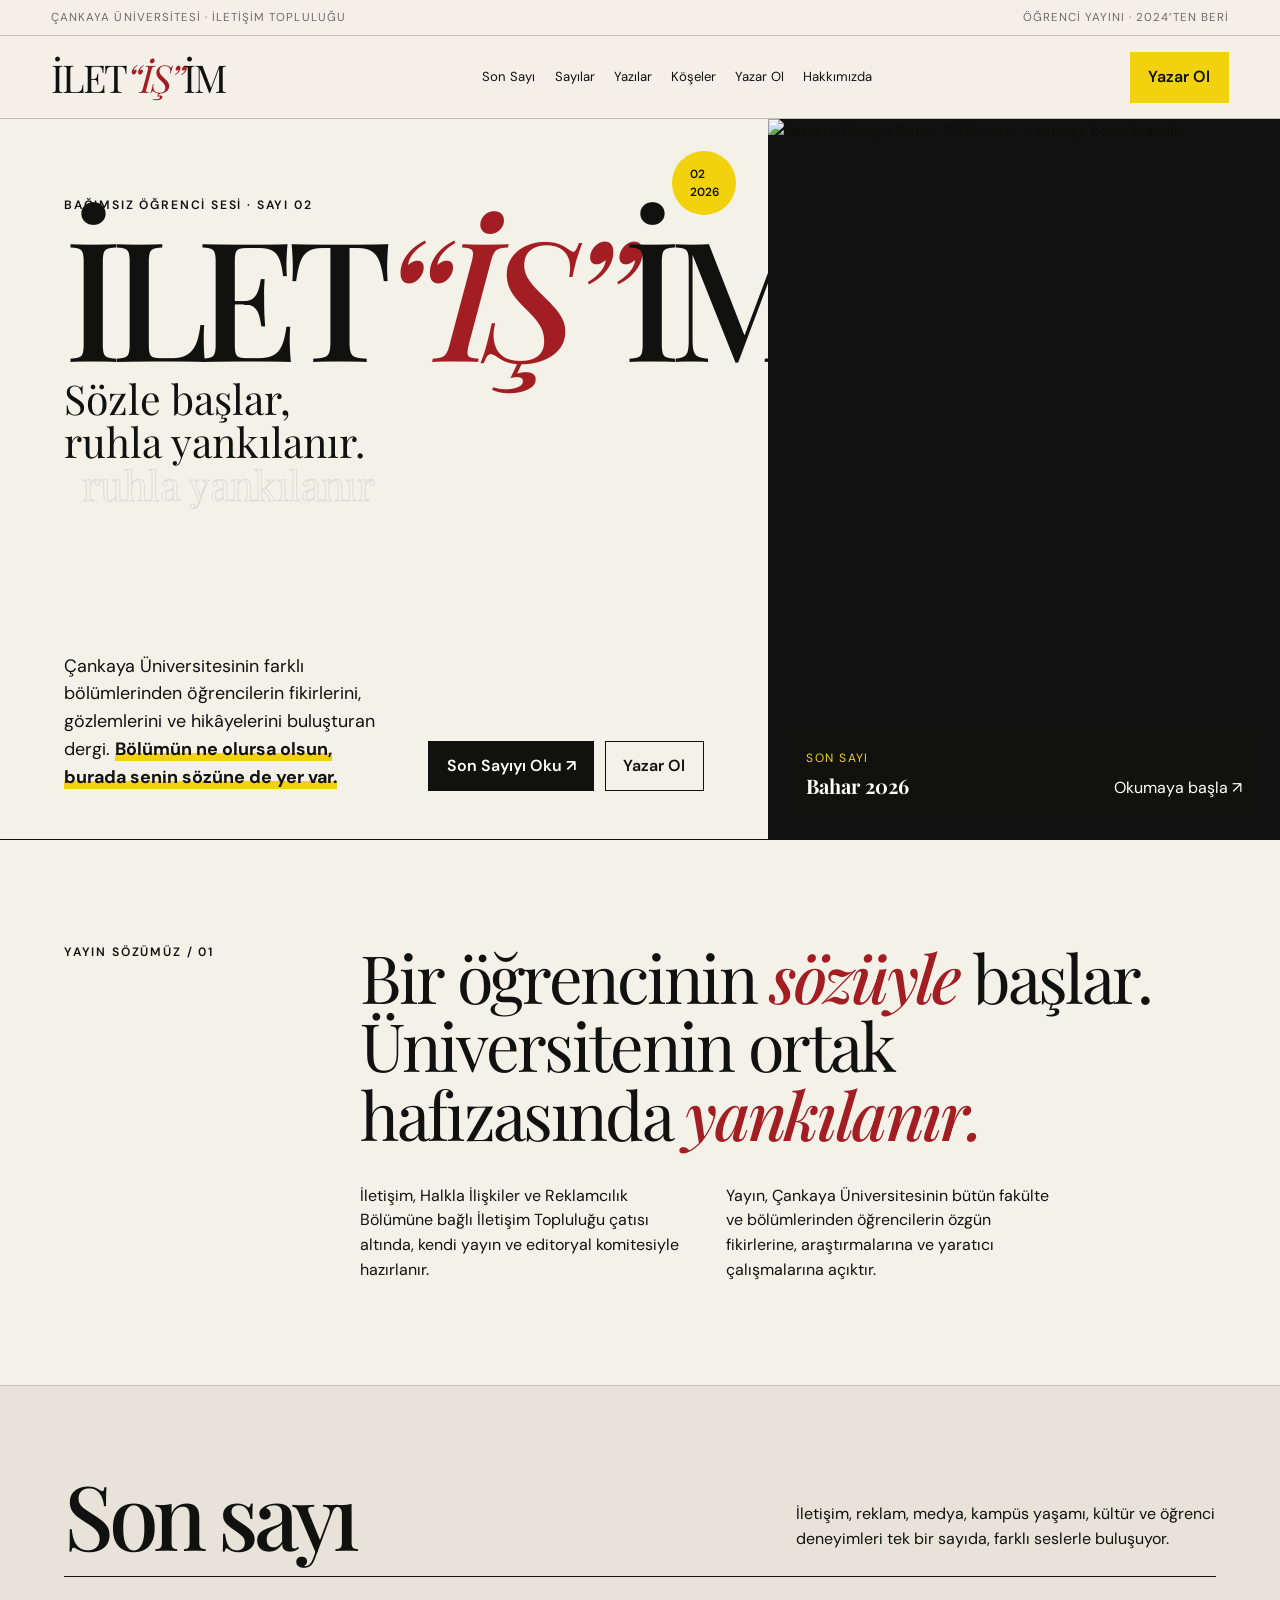
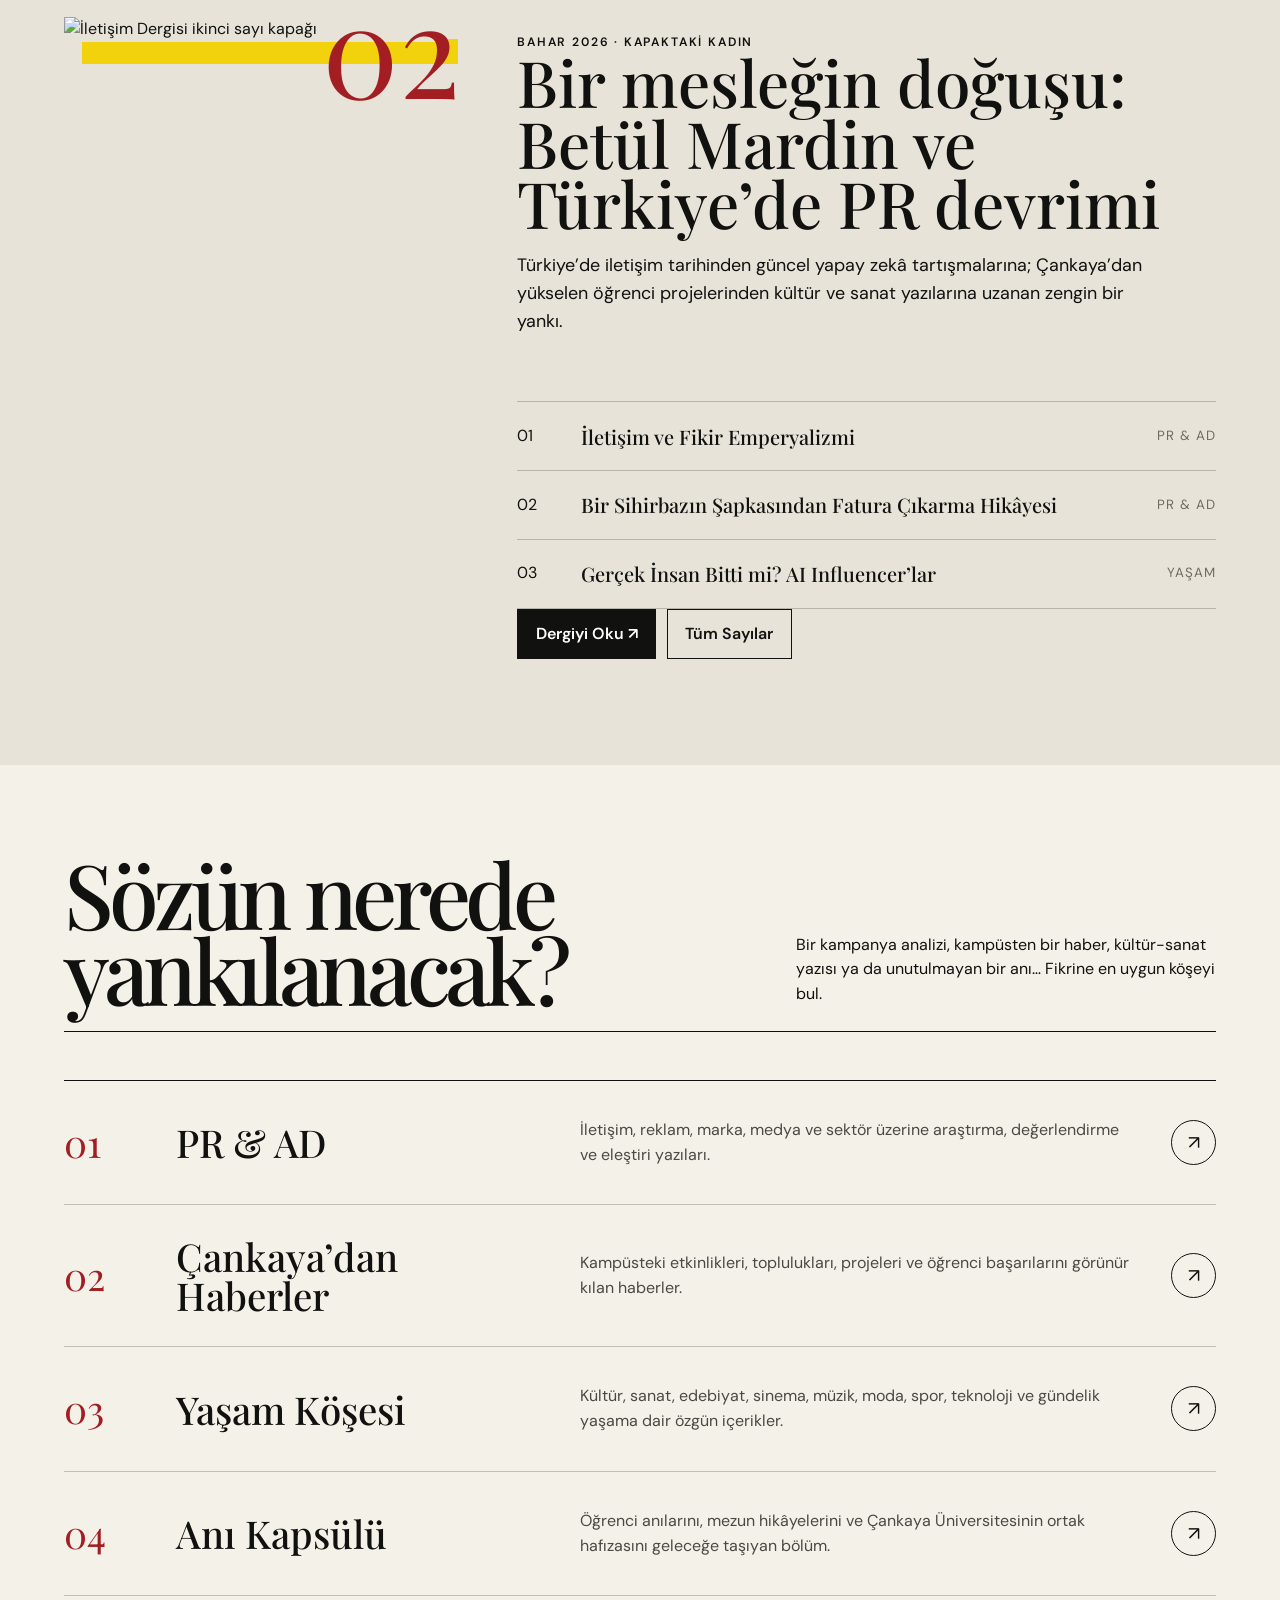
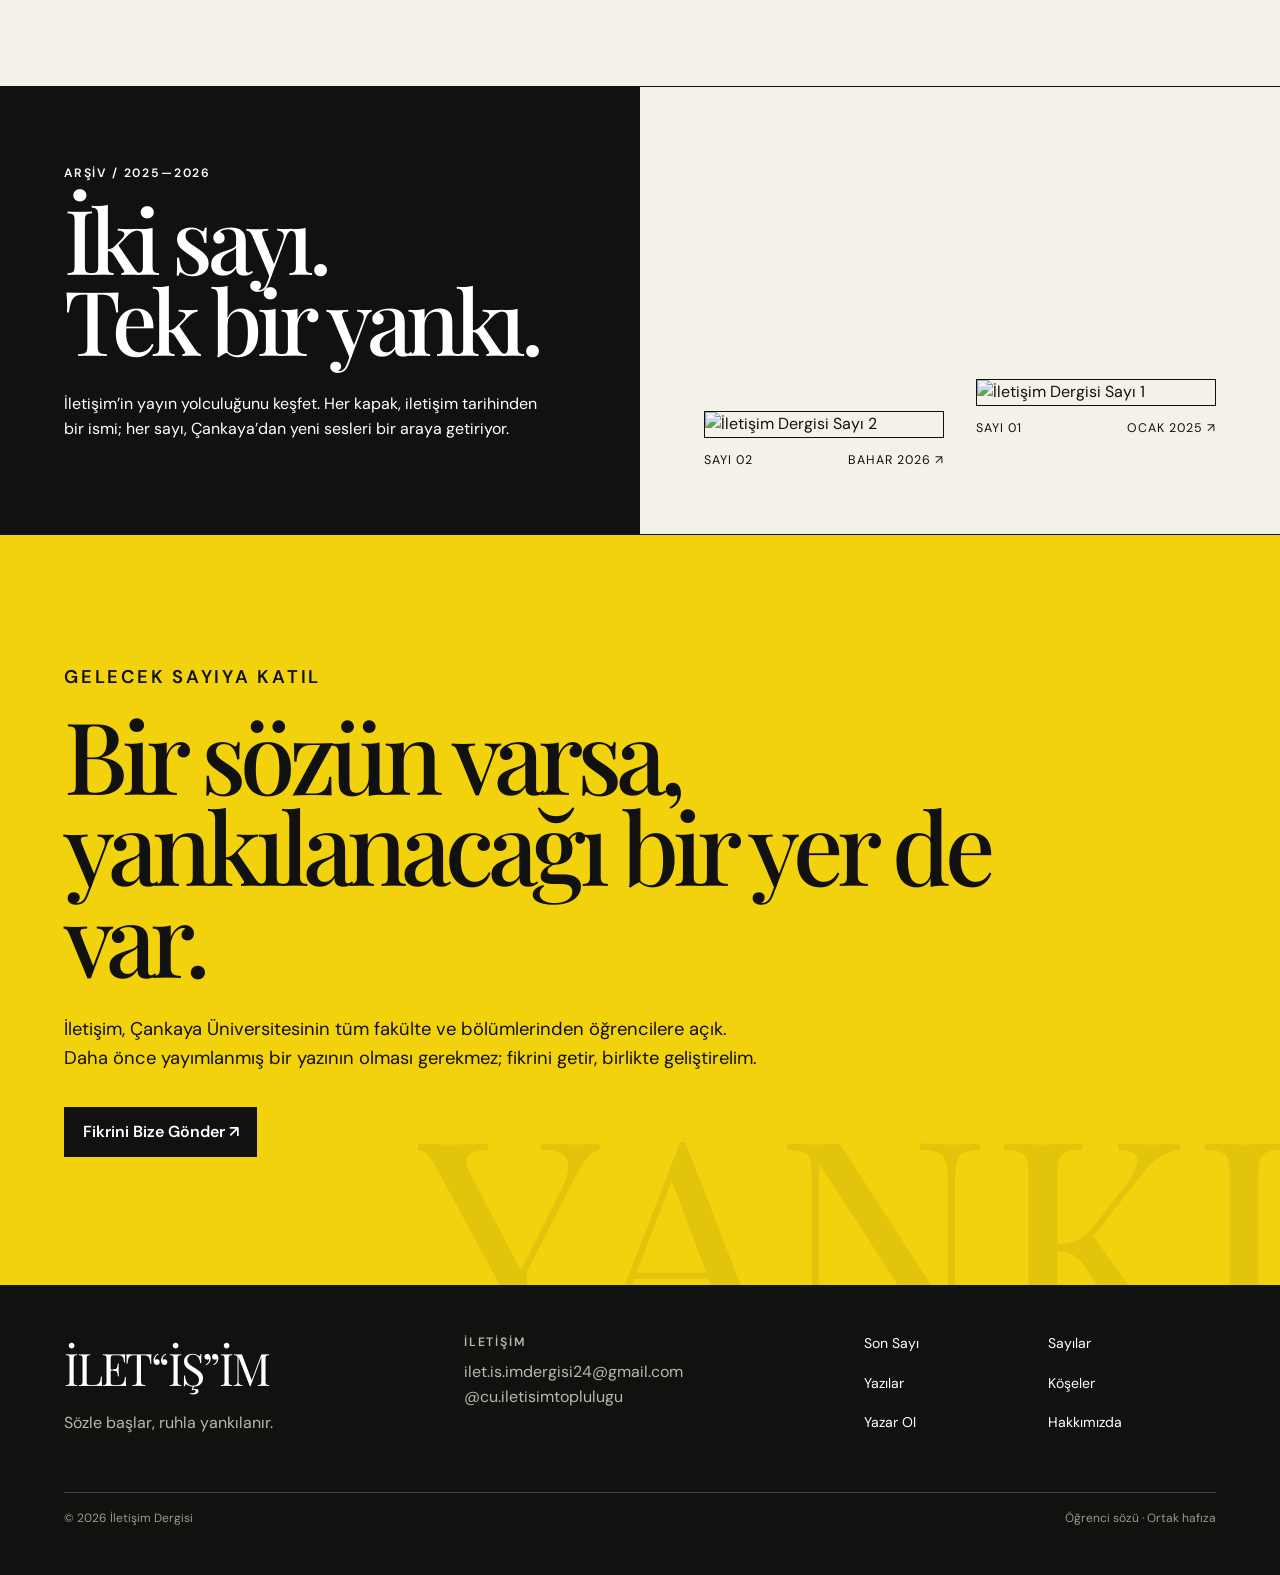
==== index.html @ c8402837 "İletişim Dergisi sitesini başlat" ====
<!doctype html>
<html lang="tr">
<head>
  <meta charset="utf-8">
  <meta name="viewport" content="width=device-width, initial-scale=1">
  <title>İletişim Dergisi — Sözle başlar, ruhla yankılanır.</title>
  <meta name="description" content="Çankaya Üniversitesinin farklı bölümlerinden öğrencilerin sözlerini, fikirlerini ve hikâyelerini buluşturan İletişim Dergisi.">
  <link rel="preconnect" href="https://fonts.googleapis.com">
  <link rel="preconnect" href="https://fonts.gstatic.com" crossorigin>
  <link href="https://fonts.googleapis.com/css2?family=DM+Sans:wght@400;500;600&family=Playfair+Display:ital,wght@0,500;0,600;1,500&display=swap" rel="stylesheet">
  <link rel="icon" type="image/svg+xml" href="data:image/svg+xml,%3Csvg xmlns='http://www.w3.org/2000/svg' viewBox='0 0 64 64'%3E%3Crect width='64' height='64' fill='%23101010'/%3E%3Ccircle cx='48' cy='16' r='7' fill='%23f2d20c'/%3E%3Ctext x='10' y='47' font-family='serif' font-size='42' fill='white'%3EI%3C/text%3E%3C/svg%3E">
  <style>
    :root {
      --paper: #f4f1e9;
      --ink: #11110f;
      --muted: #6d6b63;
      --yellow: #f2d20c;
      --red: #a31e23;
      --line: rgba(17,17,15,.22);
      --serif: "Playfair Display", Georgia, serif;
      --sans: "DM Sans", Arial, sans-serif;
    }
    * { box-sizing: border-box; }
    html { scroll-behavior: smooth; }
    body { margin: 0; background: var(--paper); color: var(--ink); font-family: var(--sans); font-size: 16px; line-height: 1.55; }
    a { color: inherit; text-decoration: none; }
    img { display: block; max-width: 100%; }
    .page { width: min(1440px, 100%); margin: 0 auto; overflow: hidden; }
    .eyebrow { margin: 0; font-size: .76rem; font-weight: 600; letter-spacing: .15em; text-transform: uppercase; }
    .button { display: inline-flex; align-items: center; justify-content: center; min-height: 48px; padding: .75rem 1.1rem; border: 1px solid var(--ink); font-weight: 600; transition: .2s ease; }
    .button:hover, .button:focus-visible { background: var(--ink); color: var(--paper); }
    .button--yellow { background: var(--yellow); border-color: var(--yellow); color: var(--ink); }
    .button--yellow:hover, .button--yellow:focus-visible { background: var(--ink); border-color: var(--ink); color: white; }
    .button--dark { background: var(--ink); color: white; }
    .button--dark:hover, .button--dark:focus-visible { background: var(--yellow); border-color: var(--yellow); color: var(--ink); }

    header { position: relative; z-index: 5; border-bottom: 1px solid var(--line); background: rgba(244,241,233,.96); }
    .topline { display: flex; justify-content: space-between; align-items: center; gap: 1rem; padding: .55rem clamp(1.2rem,4vw,4rem); border-bottom: 1px solid var(--line); color: var(--muted); font-size: .72rem; letter-spacing: .09em; text-transform: uppercase; }
    .navrow { min-height: 82px; display: grid; grid-template-columns: auto 1fr auto; align-items: center; gap: 2rem; padding: 0 clamp(1.2rem,4vw,4rem); }
    .brand { font-family: var(--serif); font-size: clamp(1.7rem,3vw,2.7rem); letter-spacing: -.05em; }
    .brand .red { color: var(--red); font-style: italic; }
    nav { display: flex; justify-content: center; gap: clamp(.7rem,1.5vw,1.5rem); font-size: .82rem; }
    nav a { border-bottom: 1px solid transparent; padding: .4rem 0; }
    nav a:hover { border-color: var(--ink); }
    .menu-button { display: none; border: 0; background: transparent; font: inherit; font-weight: 600; }

    .hero { min-height: 720px; display: grid; grid-template-columns: minmax(0,1.2fr) minmax(330px,.8fr); border-bottom: 1px solid var(--ink); }
    .hero-copy { position: relative; min-width: 0; padding: clamp(2.5rem,6vw,6.5rem) clamp(1.2rem,5vw,5rem) 3rem; display: flex; flex-direction: column; justify-content: space-between; }
    .issue-mark { position: absolute; right: 2rem; top: 2rem; width: 4rem; height: 4rem; border-radius: 50%; display: grid; place-items: center; background: var(--yellow); font-weight: 600; font-size: .74rem; }
    .masthead { margin: .6rem 0 1rem; font-family: var(--serif); font-size: clamp(5rem,13vw,12rem); font-weight: 500; letter-spacing: -.075em; line-height: .82; }
    .masthead .red { color: var(--red); font-style: italic; }
    .motto { position: relative; margin: 0; font-family: var(--serif); font-size: clamp(1.7rem,3.2vw,3.5rem); line-height: 1.05; max-width: 720px; }
    .motto::after { content: "ruhla yankılanır"; position: absolute; left: 1.15rem; top: 100%; color: transparent; -webkit-text-stroke: 1px rgba(17,17,15,.13); opacity: .7; white-space: nowrap; pointer-events: none; }
    .hero-bottom { display: grid; grid-template-columns: minmax(0,1fr) auto; gap: 2rem; align-items: end; margin-top: 8rem; }
    .intro { margin: 0; max-width: 590px; font-size: clamp(1.05rem,1.4vw,1.25rem); }
    .intro strong { box-shadow: inset 0 -.45em var(--yellow); }
    .hero-actions { display: flex; flex-wrap: wrap; gap: .65rem; }
    .hero-cover { position: relative; min-height: 720px; background: #111; overflow: hidden; }
    .hero-cover img { width: 100%; height: 100%; object-fit: cover; object-position: center top; filter: saturate(.8) contrast(1.03); transition: transform .8s ease; }
    .hero-cover:hover img { transform: scale(1.018); }
    .cover-label { position: absolute; left: 1.4rem; right: 1.4rem; bottom: 1.4rem; display: flex; justify-content: space-between; gap: 1rem; align-items: end; padding: 1rem; background: rgba(17,17,15,.9); color: white; }
    .cover-label strong { display: block; font-family: var(--serif); font-size: 1.25rem; }
    .cover-label span { color: var(--yellow); font-size: .75rem; letter-spacing: .12em; text-transform: uppercase; }

    .manifesto { padding: clamp(4rem,8vw,8rem) clamp(1.2rem,5vw,5rem); display: grid; grid-template-columns: .45fr 1.55fr; gap: 3rem; border-bottom: 1px solid var(--line); }
    .manifesto blockquote { margin: 0; font-family: var(--serif); font-size: clamp(2.4rem,5.2vw,6rem); letter-spacing: -.04em; line-height: 1.03; }
    .manifesto blockquote em { color: var(--red); font-weight: 500; }
    .manifesto-note { max-width: 700px; margin-top: 2.2rem; display: grid; grid-template-columns: 1fr 1fr; gap: 2rem; }
    .manifesto-note p { margin: 0; }

    .section-head { display: flex; justify-content: space-between; align-items: end; gap: 2rem; padding-bottom: 1.5rem; border-bottom: 1px solid var(--ink); }
    .section-head h2 { margin: 0; font-family: var(--serif); font-size: clamp(3rem,7vw,7rem); font-weight: 500; letter-spacing: -.06em; line-height: .85; }
    .section-head p { max-width: 420px; margin: 0; }
    .latest { padding: clamp(4rem,7vw,7rem) clamp(1.2rem,5vw,5rem); background: #e7e3d9; }
    .latest-grid { margin-top: 2.5rem; display: grid; grid-template-columns: .7fr 1.3fr; gap: clamp(2rem,6vw,6rem); }
    .latest-cover { position: relative; }
    .latest-cover img { box-shadow: 18px 22px 0 var(--yellow); }
    .latest-cover::before { content: "02"; position: absolute; z-index: 2; right: -1.2rem; top: -2.2rem; font-family: var(--serif); font-size: 8rem; line-height: 1; color: var(--red); }
    .latest-copy { display: flex; flex-direction: column; justify-content: space-between; padding: 1rem 0; }
    .latest-copy h3 { margin: 0; font-family: var(--serif); font-size: clamp(2.5rem,5vw,5.2rem); line-height: .95; font-weight: 500; }
    .latest-copy .lead { max-width: 650px; font-size: 1.12rem; }
    .articles { border-top: 1px solid var(--line); margin-top: 3rem; }
    .article { display: grid; grid-template-columns: 3rem 1fr auto; gap: 1rem; padding: 1.15rem 0; border-bottom: 1px solid var(--line); align-items: center; }
    .article b { font-family: var(--serif); font-size: 1.25rem; font-weight: 500; }
    .article small { color: var(--muted); text-transform: uppercase; letter-spacing: .08em; }

    .sections { padding: clamp(4rem,7vw,7rem) clamp(1.2rem,5vw,5rem); }
    .section-list { margin-top: 3rem; border-top: 1px solid var(--ink); }
    .section-item { display: grid; grid-template-columns: 5rem .8fr 1.2fr auto; gap: 2rem; align-items: center; padding: 2rem 0; border-bottom: 1px solid var(--line); }
    .section-item .num { font-family: var(--serif); font-size: 2.4rem; color: var(--red); }
    .section-item h3 { margin: 0; font-family: var(--serif); font-size: clamp(1.8rem,3vw,3.3rem); font-weight: 500; line-height: 1; }
    .section-item p { margin: 0; max-width: 580px; color: #4a4944; }
    .arrow { width: 45px; height: 45px; border: 1px solid var(--ink); border-radius: 50%; display: grid; place-items: center; font-size: 1.2rem; }

    .archive { display: grid; grid-template-columns: 1fr 1fr; border-top: 1px solid var(--ink); border-bottom: 1px solid var(--ink); }
    .archive-intro { padding: clamp(3rem,6vw,6rem) clamp(1.2rem,5vw,5rem); background: var(--ink); color: white; display: flex; flex-direction: column; justify-content: space-between; }
    .archive-intro h2 { margin: 1rem 0; font-family: var(--serif); font-size: clamp(3.2rem,7vw,7rem); font-weight: 500; letter-spacing: -.06em; line-height: .9; }
    .archive-intro p { max-width: 480px; }
    .covers { display: grid; grid-template-columns: 1fr 1fr; gap: 2rem; padding: clamp(2rem,5vw,5rem); align-items: end; }
    .cover-card:nth-child(2) { transform: translateY(-2rem); }
    .cover-card img { border: 1px solid var(--ink); }
    .cover-meta { display: flex; justify-content: space-between; gap: .5rem; margin-top: .8rem; font-size: .78rem; text-transform: uppercase; letter-spacing: .08em; }

    .join { position: relative; padding: clamp(5rem,10vw,10rem) clamp(1.2rem,5vw,5rem); background: var(--yellow); overflow: hidden; }
    .join::after { content: "YANKI"; position: absolute; right: -1rem; bottom: -4rem; font-family: var(--serif); font-size: clamp(9rem,24vw,25rem); line-height: .75; color: rgba(17,17,15,.07); pointer-events: none; }
    .join-content { position: relative; z-index: 1; max-width: 950px; }
    .join h2 { margin: 1rem 0 2rem; font-family: var(--serif); font-size: clamp(3.2rem,7.8vw,8rem); font-weight: 500; letter-spacing: -.06em; line-height: .92; }
    .join p { max-width: 700px; font-size: 1.15rem; }
    .join .button { margin-top: 1rem; }

    footer { background: var(--ink); color: white; padding: 3rem clamp(1.2rem,5vw,5rem); }
    .footer-grid { display: grid; grid-template-columns: 1fr 1fr 1fr; gap: 3rem; }
    .footer-brand { font-family: var(--serif); font-size: 2.8rem; letter-spacing: -.05em; }
    footer p { color: #b9b7ae; margin: .5rem 0; }
    .footer-links { display: grid; grid-template-columns: 1fr 1fr; gap: .5rem 1rem; font-size: .88rem; }
    .copyright { display: flex; justify-content: space-between; gap: 1rem; margin-top: 3rem; padding-top: 1rem; border-top: 1px solid rgba(255,255,255,.2); color: #9b9991; font-size: .75rem; }

    @media (max-width: 980px) {
      .navrow { grid-template-columns: 1fr auto; }
      nav { display: none; position: absolute; left: 0; right: 0; top: 100%; flex-direction: column; padding: 1.5rem; background: var(--paper); border-bottom: 1px solid var(--ink); }
      nav.open { display: flex; }
      .menu-button { display: block; }
      .navrow > .button { display: none; }
      .hero { grid-template-columns: 1fr; }
      .hero-copy { min-height: 610px; }
      .hero-cover { min-height: 620px; }
      .manifesto { grid-template-columns: 1fr; }
      .latest-grid { grid-template-columns: .8fr 1.2fr; }
      .section-item { grid-template-columns: 3rem 1fr auto; }
      .section-item p { grid-column: 2 / 4; }
      .archive { grid-template-columns: 1fr; }
    }
    @media (max-width: 680px) {
      .topline span:last-child { display: none; }
      .navrow { min-height: 68px; }
      .hero { min-height: auto; }
      .hero-copy { min-height: 560px; padding-top: 3rem; }
      .issue-mark { width: 3.2rem; height: 3.2rem; right: 1rem; top: 1rem; }
      .masthead { font-size: clamp(4.1rem,22vw,7rem); }
      .motto::after { white-space: normal; }
      .hero-bottom { grid-template-columns: 1fr; margin-top: 6rem; }
      .hero-cover { min-height: 570px; }
      .manifesto-note { grid-template-columns: 1fr; }
      .section-head { align-items: start; flex-direction: column; }
      .latest-grid { grid-template-columns: 1fr; }
      .latest-cover { width: 82%; }
      .latest-cover::before { right: -2.5rem; font-size: 6rem; }
      .article { grid-template-columns: 2rem 1fr; }
      .article small { grid-column: 2; }
      .section-item { grid-template-columns: 2.3rem 1fr auto; gap: 1rem; }
      .covers { gap: 1rem; }
      .cover-card:nth-child(2) { transform: translateY(-1rem); }
      .footer-grid { grid-template-columns: 1fr; }
      .copyright { flex-direction: column; }
    }
  </style>
</head>
<body>
  <div class="page">
    <header>
      <div class="topline"><span>Çankaya Üniversitesi · İletişim Topluluğu</span><span>Öğrenci yayını · 2024’ten beri</span></div>
      <div class="navrow">
        <a class="brand" href="#ana" aria-label="İletişim ana sayfa">İLET<span class="red">“İŞ”</span>İM</a>
        <nav id="site-nav" aria-label="Ana menü">
          <a href="son-sayi.html">Son Sayı</a><a href="sayilar.html">Sayılar</a><a href="yazilar.html">Yazılar</a><a href="koseler.html">Köşeler</a><a href="yazar-ol.html">Yazar Ol</a><a href="hakkimizda.html">Hakkımızda</a>
        </nav>
        <a class="button button--yellow" href="yazar-ol.html">Yazar Ol</a>
        <button class="menu-button" type="button" aria-expanded="false" aria-controls="site-nav">Menü</button>
      </div>
    </header>

    <main>
      <section class="hero" id="ana">
        <div class="hero-copy">
          <div>
            <p class="eyebrow">Bağımsız öğrenci sesi · Sayı 02</p>
            <div class="masthead" aria-label="İletişim">İLET<span class="red">“İŞ”</span>İM</div>
            <p class="motto">Sözle başlar,<br>ruhla yankılanır.</p>
          </div>
          <div class="hero-bottom">
            <p class="intro">Çankaya Üniversitesinin farklı bölümlerinden öğrencilerin fikirlerini, gözlemlerini ve hikâyelerini buluşturan dergi. <strong>Bölümün ne olursa olsun, burada senin sözüne de yer var.</strong></p>
            <div class="hero-actions"><a class="button button--dark" href="https://online.flippingbook.com/view/491399706/" target="_blank" rel="noreferrer">Son Sayıyı Oku ↗</a><a class="button" href="yazar-ol.html">Yazar Ol</a></div>
          </div>
          <div class="issue-mark">02<br>2026</div>
        </div>
        <a class="hero-cover" href="https://online.flippingbook.com/view/491399706/" target="_blank" rel="noreferrer" aria-label="Bahar 2026 ikinci sayıyı oku">
          <img src="assets/sayi-02-kapak.png" alt="İletişim Dergisi Bahar 2026 Sayı 2 kapağı, Betül Mardin">
          <div class="cover-label"><div><span>Son sayı</span><strong>Bahar 2026</strong></div><div>Okumaya başla ↗</div></div>
        </a>
      </section>

      <section class="manifesto" id="hakkimizda">
        <p class="eyebrow">Yayın sözümüz / 01</p>
        <div>
          <blockquote>Bir öğrencinin <em>sözüyle</em> başlar. Üniversitenin ortak hafızasında <em>yankılanır.</em></blockquote>
          <div class="manifesto-note"><p>İletişim, Halkla İlişkiler ve Reklamcılık Bölümüne bağlı İletişim Topluluğu çatısı altında, kendi yayın ve editoryal komitesiyle hazırlanır.</p><p>Yayın, Çankaya Üniversitesinin bütün fakülte ve bölümlerinden öğrencilerin özgün fikirlerine, araştırmalarına ve yaratıcı çalışmalarına açıktır.</p></div>
        </div>
      </section>

      <section class="latest" id="son-sayi">
        <div class="section-head"><h2>Son sayı</h2><p>İletişim, reklam, medya, kampüs yaşamı, kültür ve öğrenci deneyimleri tek bir sayıda, farklı seslerle buluşuyor.</p></div>
        <div class="latest-grid">
          <a class="latest-cover" href="https://online.flippingbook.com/view/491399706/" target="_blank" rel="noreferrer"><img src="assets/sayi-02-kapak.png" alt="İletişim Dergisi ikinci sayı kapağı"></a>
          <div class="latest-copy">
            <div><p class="eyebrow">Bahar 2026 · Kapaktaki Kadın</p><h3>Bir mesleğin doğuşu: Betül Mardin ve Türkiye’de PR devrimi</h3><p class="lead">Türkiye’de iletişim tarihinden güncel yapay zekâ tartışmalarına; Çankaya’dan yükselen öğrenci projelerinden kültür ve sanat yazılarına uzanan zengin bir yankı.</p></div>
            <div class="articles" id="yazilar">
              <div class="article"><span>01</span><b>İletişim ve Fikir Emperyalizmi</b><small>PR & AD</small></div>
              <div class="article"><span>02</span><b>Bir Sihirbazın Şapkasından Fatura Çıkarma Hikâyesi</b><small>PR & AD</small></div>
              <div class="article"><span>03</span><b>Gerçek İnsan Bitti mi? AI Influencer’lar</b><small>Yaşam</small></div>
            </div>
            <div class="hero-actions"><a class="button button--dark" href="https://online.flippingbook.com/view/491399706/" target="_blank" rel="noreferrer">Dergiyi Oku ↗</a><a class="button" href="sayilar.html">Tüm Sayılar</a></div>
          </div>
        </div>
      </section>

      <section class="sections" id="koseler">
        <div class="section-head"><h2>Sözün nerede<br>yankılanacak?</h2><p>Bir kampanya analizi, kampüsten bir haber, kültür-sanat yazısı ya da unutulmayan bir anı… Fikrine en uygun köşeyi bul.</p></div>
        <div class="section-list">
          <div class="section-item"><span class="num">01</span><h3>PR & AD</h3><p>İletişim, reklam, marka, medya ve sektör üzerine araştırma, değerlendirme ve eleştiri yazıları.</p><span class="arrow">↗</span></div>
          <div class="section-item"><span class="num">02</span><h3>Çankaya’dan Haberler</h3><p>Kampüsteki etkinlikleri, toplulukları, projeleri ve öğrenci başarılarını görünür kılan haberler.</p><span class="arrow">↗</span></div>
          <div class="section-item"><span class="num">03</span><h3>Yaşam Köşesi</h3><p>Kültür, sanat, edebiyat, sinema, müzik, moda, spor, teknoloji ve gündelik yaşama dair özgün içerikler.</p><span class="arrow">↗</span></div>
          <div class="section-item"><span class="num">04</span><h3>Anı Kapsülü</h3><p>Öğrenci anılarını, mezun hikâyelerini ve Çankaya Üniversitesinin ortak hafızasını geleceğe taşıyan bölüm.</p><span class="arrow">↗</span></div>
        </div>
      </section>

      <section class="archive" id="sayilar">
        <div class="archive-intro"><div><p class="eyebrow">Arşiv / 2025—2026</p><h2>İki sayı.<br>Tek bir yankı.</h2></div><p>İletişim’in yayın yolculuğunu keşfet. Her kapak, iletişim tarihinden bir ismi; her sayı, Çankaya’dan yeni sesleri bir araya getiriyor.</p></div>
        <div class="covers">
          <a class="cover-card" href="https://online.flippingbook.com/view/491399706/" target="_blank" rel="noreferrer"><img src="assets/sayi-02-kapak.png" alt="İletişim Dergisi Sayı 2"><div class="cover-meta"><span>Sayı 02</span><span>Bahar 2026 ↗</span></div></a>
          <a class="cover-card" href="https://online.flippingbook.com/view/491366137/" target="_blank" rel="noreferrer"><img src="assets/sayi-01-kapak.png" alt="İletişim Dergisi Sayı 1"><div class="cover-meta"><span>Sayı 01</span><span>Ocak 2025 ↗</span></div></a>
        </div>
      </section>

      <section class="join" id="yazar-ol">
        <div class="join-content"><p class="eyebrow">Gelecek sayıya katıl</p><h2>Bir sözün varsa,<br>yankılanacağı bir yer de var.</h2><p>İletişim, Çankaya Üniversitesinin tüm fakülte ve bölümlerinden öğrencilere açık. Daha önce yayımlanmış bir yazının olması gerekmez; fikrini getir, birlikte geliştirelim.</p><a class="button button--dark" href="yazar-ol.html">Fikrini Bize Gönder ↗</a></div>
      </section>
    </main>

    <footer>
      <div class="footer-grid"><div><div class="footer-brand">İLET“İŞ”İM</div><p>Sözle başlar, ruhla yankılanır.</p></div><div><p class="eyebrow">İletişim</p><p><a href="mailto:ilet.is.imdergisi24@gmail.com">ilet.is.imdergisi24@gmail.com</a><br><a href="https://www.instagram.com/cu.iletisimtoplulugu/" target="_blank" rel="noreferrer">@cu.iletisimtoplulugu</a></p></div><div class="footer-links"><a href="son-sayi.html">Son Sayı</a><a href="sayilar.html">Sayılar</a><a href="yazilar.html">Yazılar</a><a href="koseler.html">Köşeler</a><a href="yazar-ol.html">Yazar Ol</a><a href="hakkimizda.html">Hakkımızda</a></div></div>
      <div class="copyright"><span>© 2026 İletişim Dergisi</span><span>Öğrenci sözü · Ortak hafıza</span></div>
    </footer>
  </div>
  <script>
    const menuButton = document.querySelector('.menu-button');
    const nav = document.querySelector('#site-nav');
    menuButton.addEventListener('click', () => {
      const open = nav.classList.toggle('open');
      menuButton.setAttribute('aria-expanded', String(open));
    });
    nav.addEventListener('click', () => {
      nav.classList.remove('open');
      menuButton.setAttribute('aria-expanded', 'false');
    });
  </script>
</body>
</html>
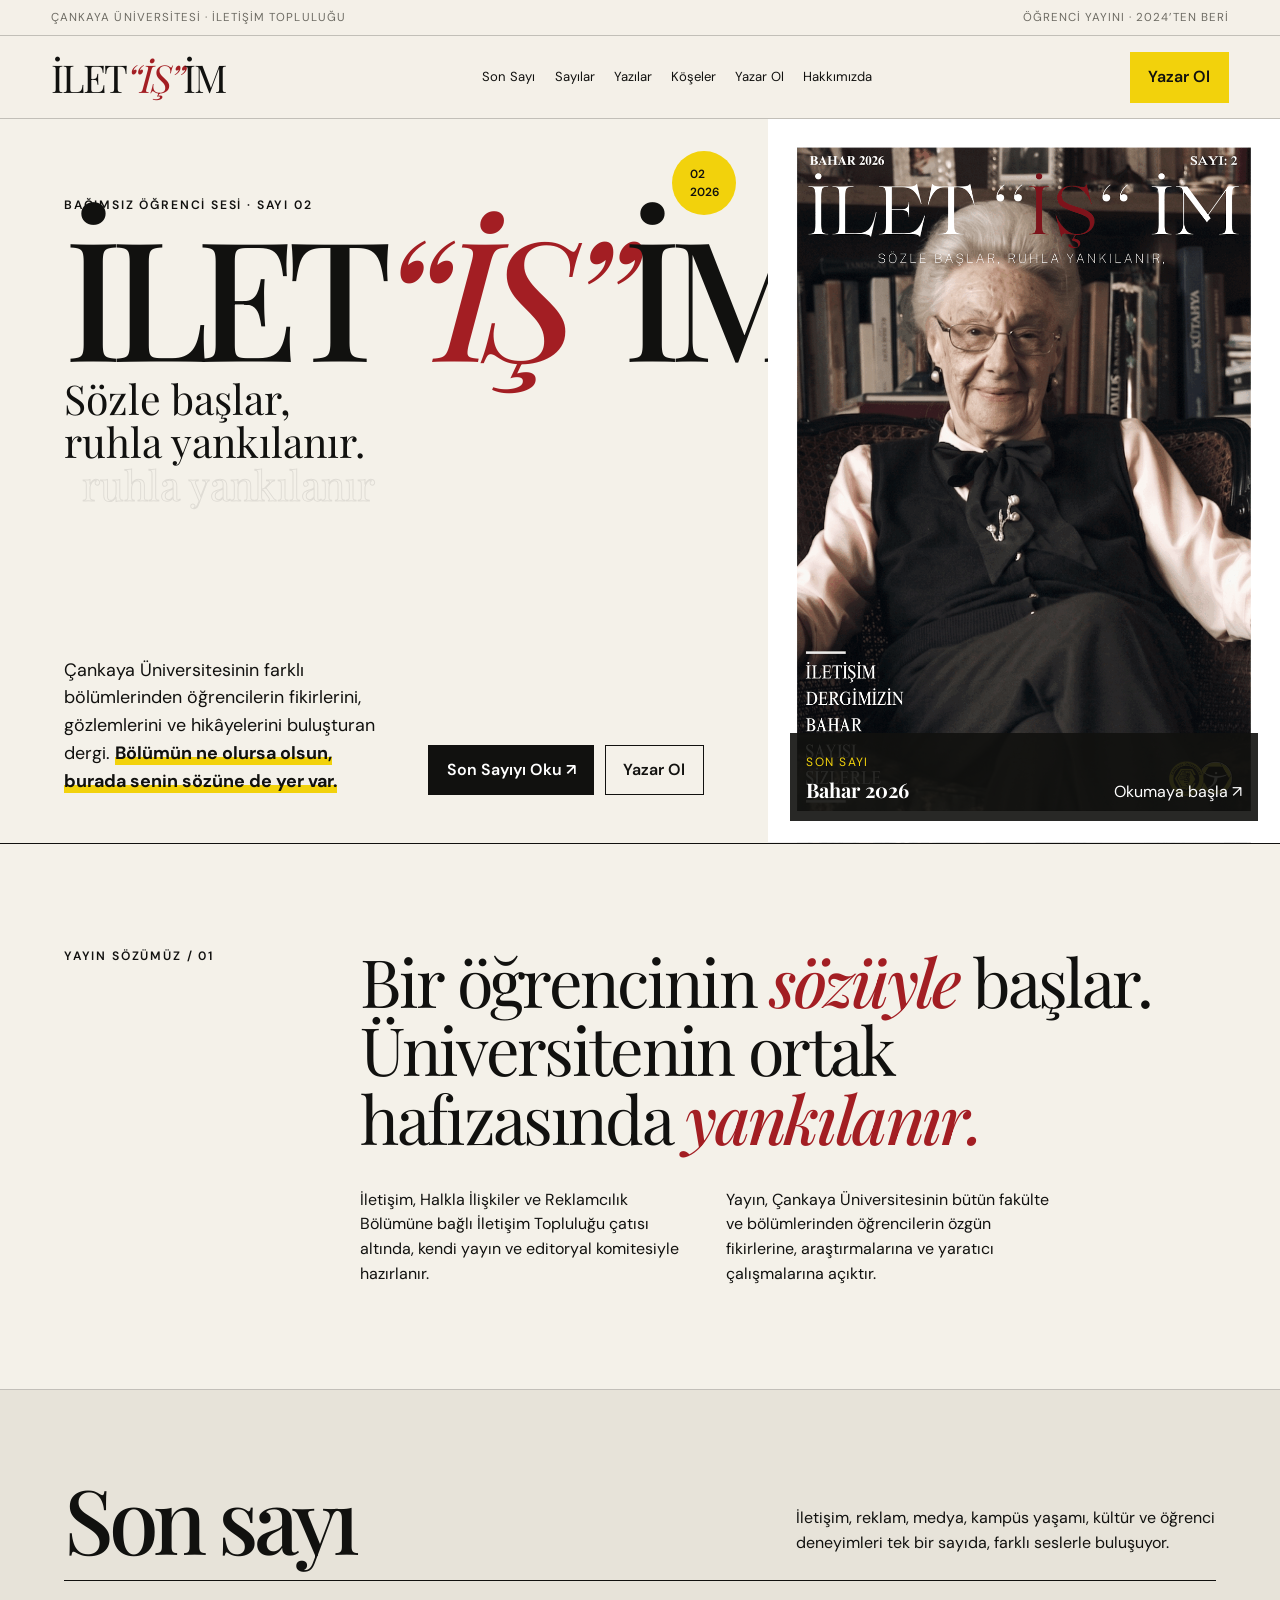
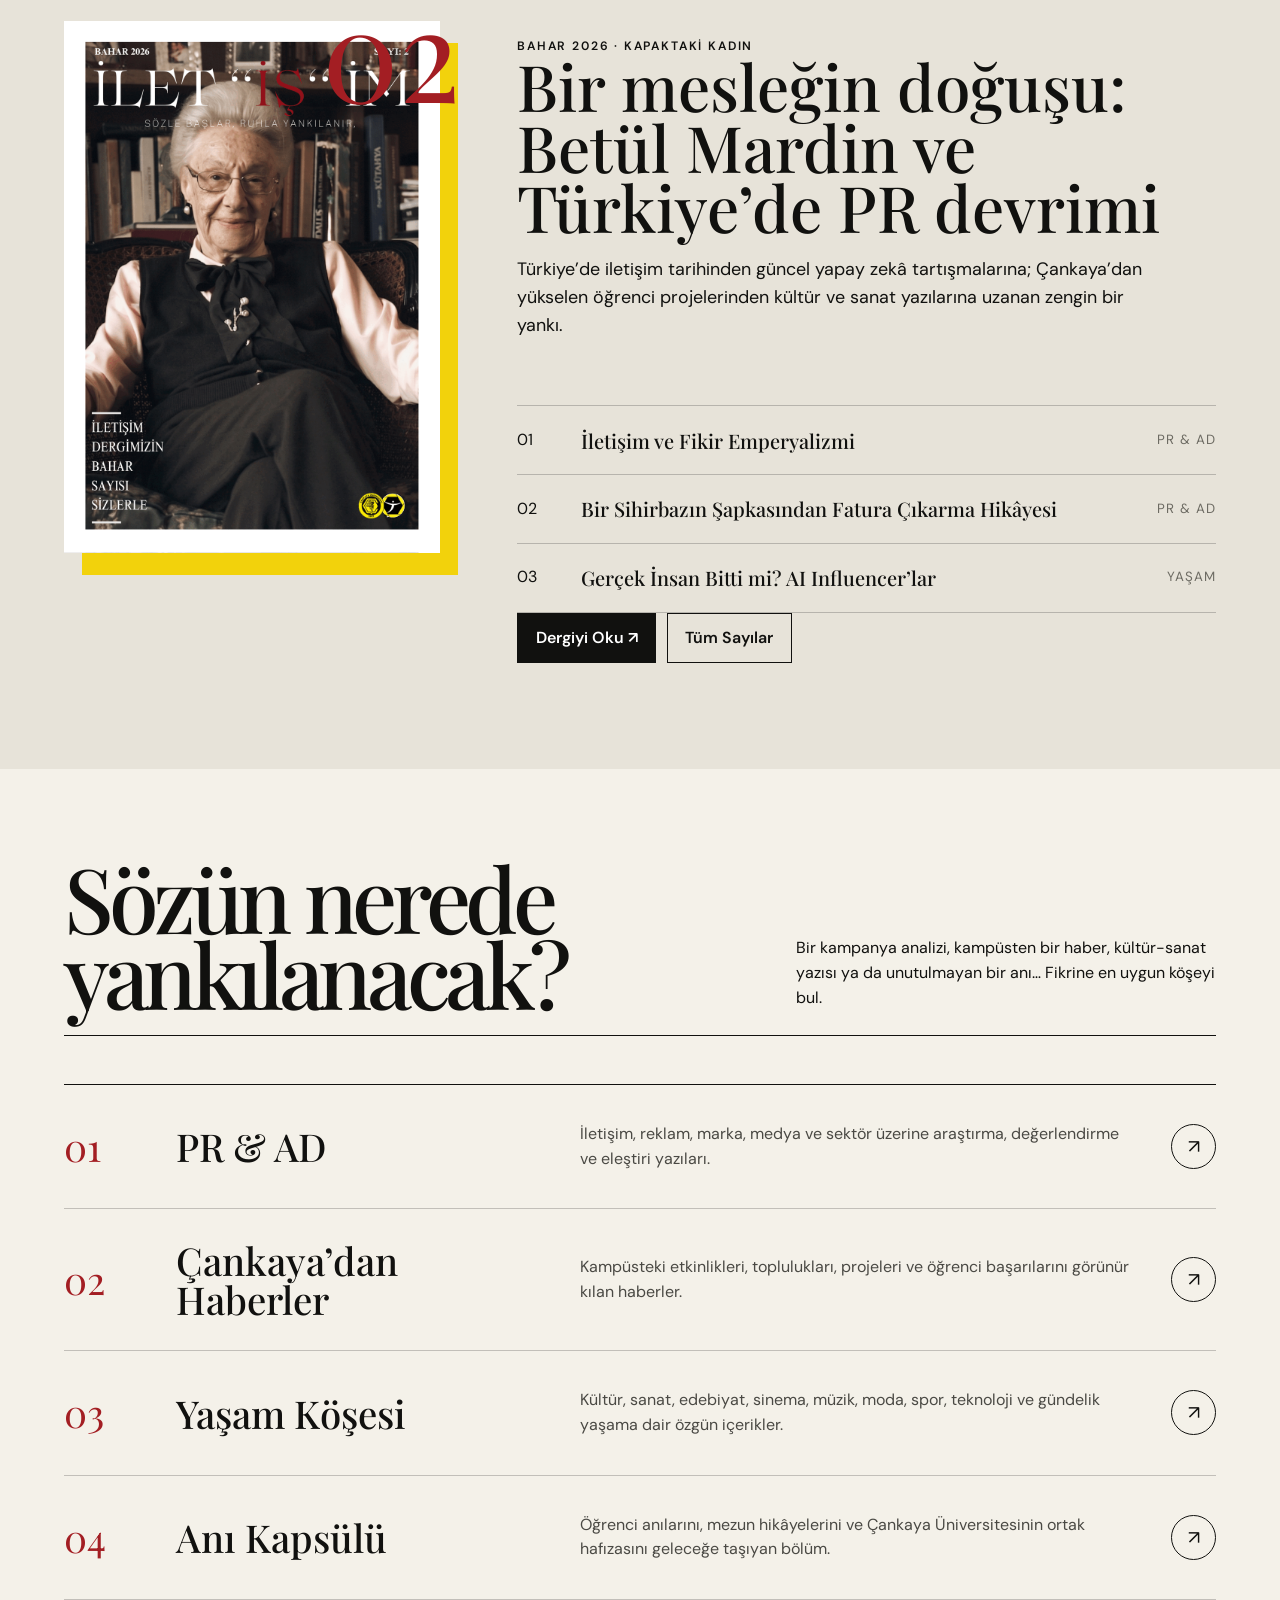
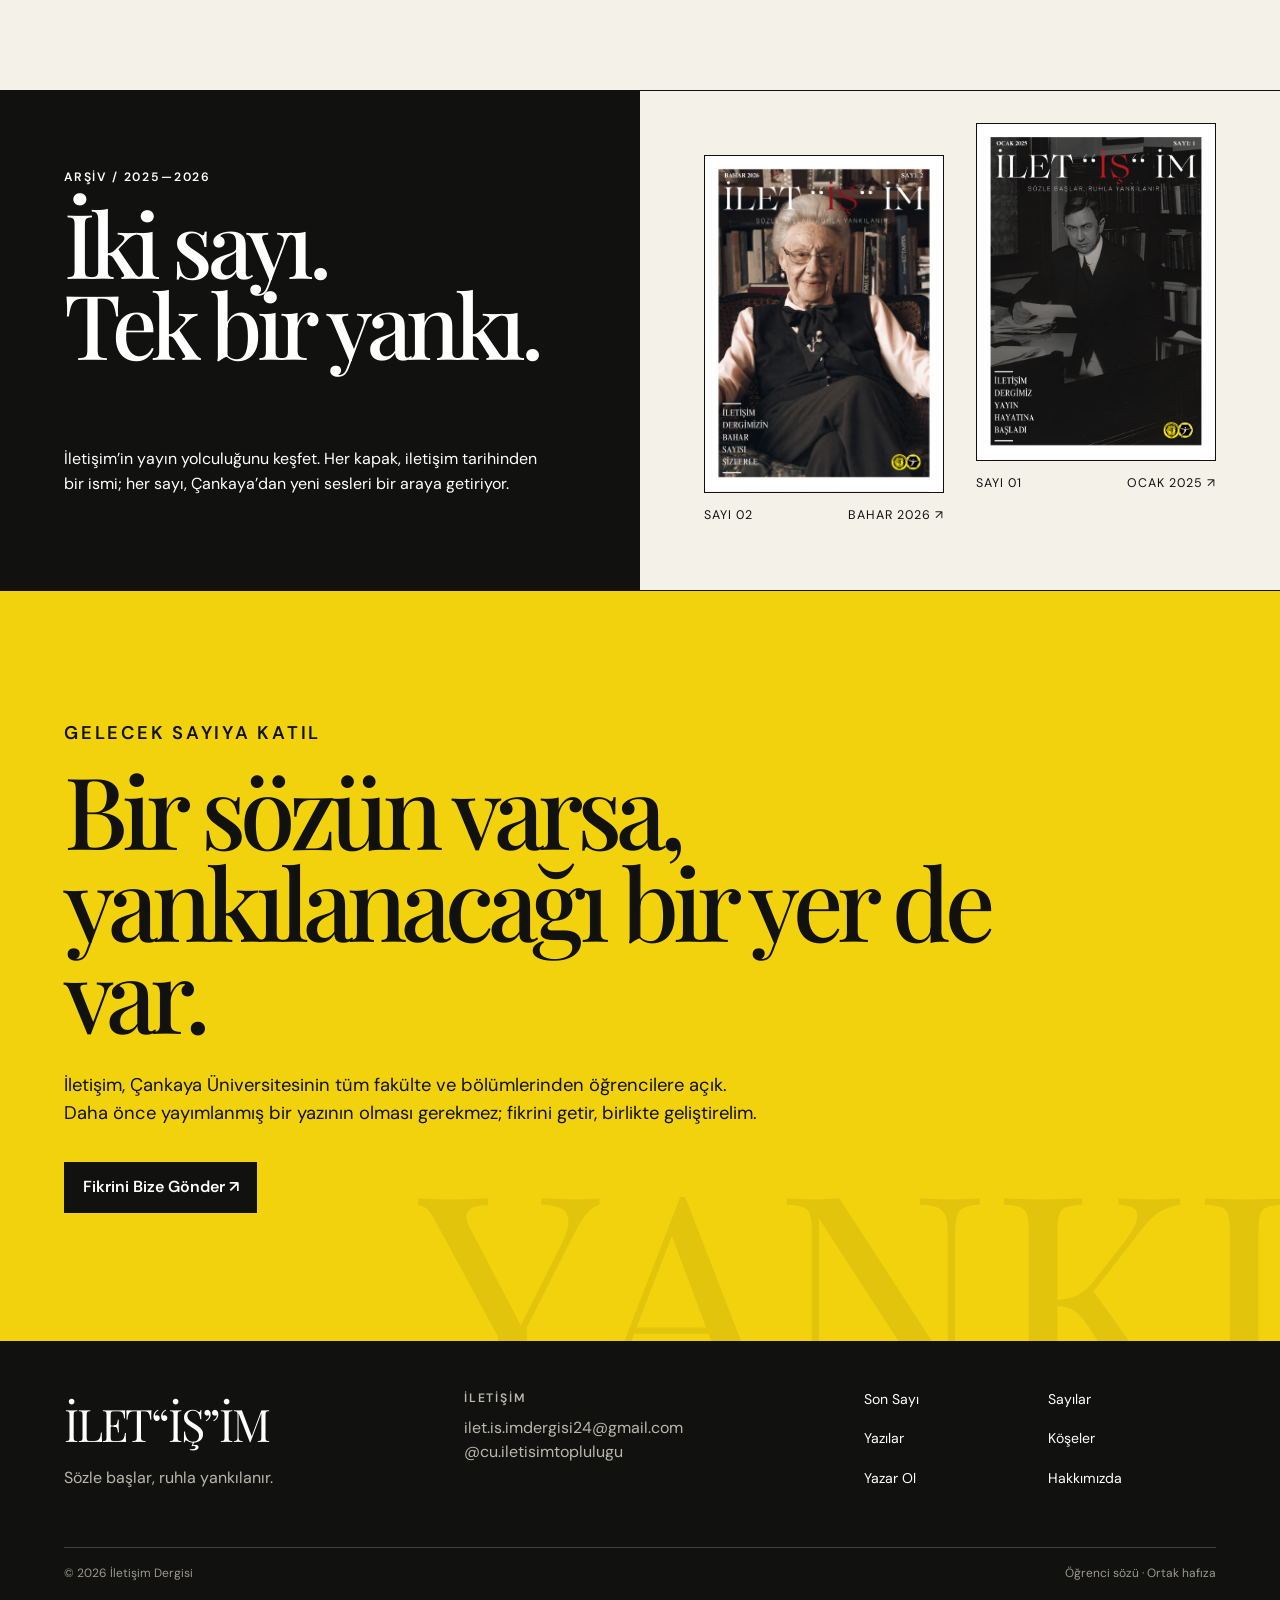
==== commit bff673e1: "Dergileri sitemizin kendi flipbook okuyucusunda aç" ====
--- a/index.html
+++ b/index.html
@@ -179,11 +179,11 @@
           </div>
           <div class="hero-bottom">
             <p class="intro">Çankaya Üniversitesinin farklı bölümlerinden öğrencilerin fikirlerini, gözlemlerini ve hikâyelerini buluşturan dergi. <strong>Bölümün ne olursa olsun, burada senin sözüne de yer var.</strong></p>
-            <div class="hero-actions"><a class="button button--dark" href="https://online.flippingbook.com/view/491399706/" target="_blank" rel="noreferrer">Son Sayıyı Oku ↗</a><a class="button" href="yazar-ol.html">Yazar Ol</a></div>
+            <div class="hero-actions"><a class="button button--dark" href="oku.html?sayi=02">Son Sayıyı Oku ↗</a><a class="button" href="yazar-ol.html">Yazar Ol</a></div>
           </div>
           <div class="issue-mark">02<br>2026</div>
         </div>
-        <a class="hero-cover" href="https://online.flippingbook.com/view/491399706/" target="_blank" rel="noreferrer" aria-label="Bahar 2026 ikinci sayıyı oku">
+        <a class="hero-cover" href="oku.html?sayi=02" aria-label="Bahar 2026 ikinci sayıyı oku">
           <img src="assets/sayi-02-kapak.png" alt="İletişim Dergisi Bahar 2026 Sayı 2 kapağı, Betül Mardin">
           <div class="cover-label"><div><span>Son sayı</span><strong>Bahar 2026</strong></div><div>Okumaya başla ↗</div></div>
         </a>
@@ -200,7 +200,7 @@
       <section class="latest" id="son-sayi">
         <div class="section-head"><h2>Son sayı</h2><p>İletişim, reklam, medya, kampüs yaşamı, kültür ve öğrenci deneyimleri tek bir sayıda, farklı seslerle buluşuyor.</p></div>
         <div class="latest-grid">
-          <a class="latest-cover" href="https://online.flippingbook.com/view/491399706/" target="_blank" rel="noreferrer"><img src="assets/sayi-02-kapak.png" alt="İletişim Dergisi ikinci sayı kapağı"></a>
+          <a class="latest-cover" href="oku.html?sayi=02"><img src="assets/sayi-02-kapak.png" alt="İletişim Dergisi ikinci sayı kapağı"></a>
           <div class="latest-copy">
             <div><p class="eyebrow">Bahar 2026 · Kapaktaki Kadın</p><h3>Bir mesleğin doğuşu: Betül Mardin ve Türkiye’de PR devrimi</h3><p class="lead">Türkiye’de iletişim tarihinden güncel yapay zekâ tartışmalarına; Çankaya’dan yükselen öğrenci projelerinden kültür ve sanat yazılarına uzanan zengin bir yankı.</p></div>
             <div class="articles" id="yazilar">
@@ -208,7 +208,7 @@
               <div class="article"><span>02</span><b>Bir Sihirbazın Şapkasından Fatura Çıkarma Hikâyesi</b><small>PR & AD</small></div>
               <div class="article"><span>03</span><b>Gerçek İnsan Bitti mi? AI Influencer’lar</b><small>Yaşam</small></div>
             </div>
-            <div class="hero-actions"><a class="button button--dark" href="https://online.flippingbook.com/view/491399706/" target="_blank" rel="noreferrer">Dergiyi Oku ↗</a><a class="button" href="sayilar.html">Tüm Sayılar</a></div>
+            <div class="hero-actions"><a class="button button--dark" href="oku.html?sayi=02">Dergiyi Oku ↗</a><a class="button" href="sayilar.html">Tüm Sayılar</a></div>
           </div>
         </div>
       </section>
@@ -226,8 +226,8 @@
       <section class="archive" id="sayilar">
         <div class="archive-intro"><div><p class="eyebrow">Arşiv / 2025—2026</p><h2>İki sayı.<br>Tek bir yankı.</h2></div><p>İletişim’in yayın yolculuğunu keşfet. Her kapak, iletişim tarihinden bir ismi; her sayı, Çankaya’dan yeni sesleri bir araya getiriyor.</p></div>
         <div class="covers">
-          <a class="cover-card" href="https://online.flippingbook.com/view/491399706/" target="_blank" rel="noreferrer"><img src="assets/sayi-02-kapak.png" alt="İletişim Dergisi Sayı 2"><div class="cover-meta"><span>Sayı 02</span><span>Bahar 2026 ↗</span></div></a>
-          <a class="cover-card" href="https://online.flippingbook.com/view/491366137/" target="_blank" rel="noreferrer"><img src="assets/sayi-01-kapak.png" alt="İletişim Dergisi Sayı 1"><div class="cover-meta"><span>Sayı 01</span><span>Ocak 2025 ↗</span></div></a>
+          <a class="cover-card" href="oku.html?sayi=02"><img src="assets/sayi-02-kapak.png" alt="İletişim Dergisi Sayı 2"><div class="cover-meta"><span>Sayı 02</span><span>Bahar 2026 ↗</span></div></a>
+          <a class="cover-card" href="oku.html?sayi=01"><img src="assets/sayi-01-kapak.png" alt="İletişim Dergisi Sayı 1"><div class="cover-meta"><span>Sayı 01</span><span>Ocak 2025 ↗</span></div></a>
         </div>
       </section>
 
